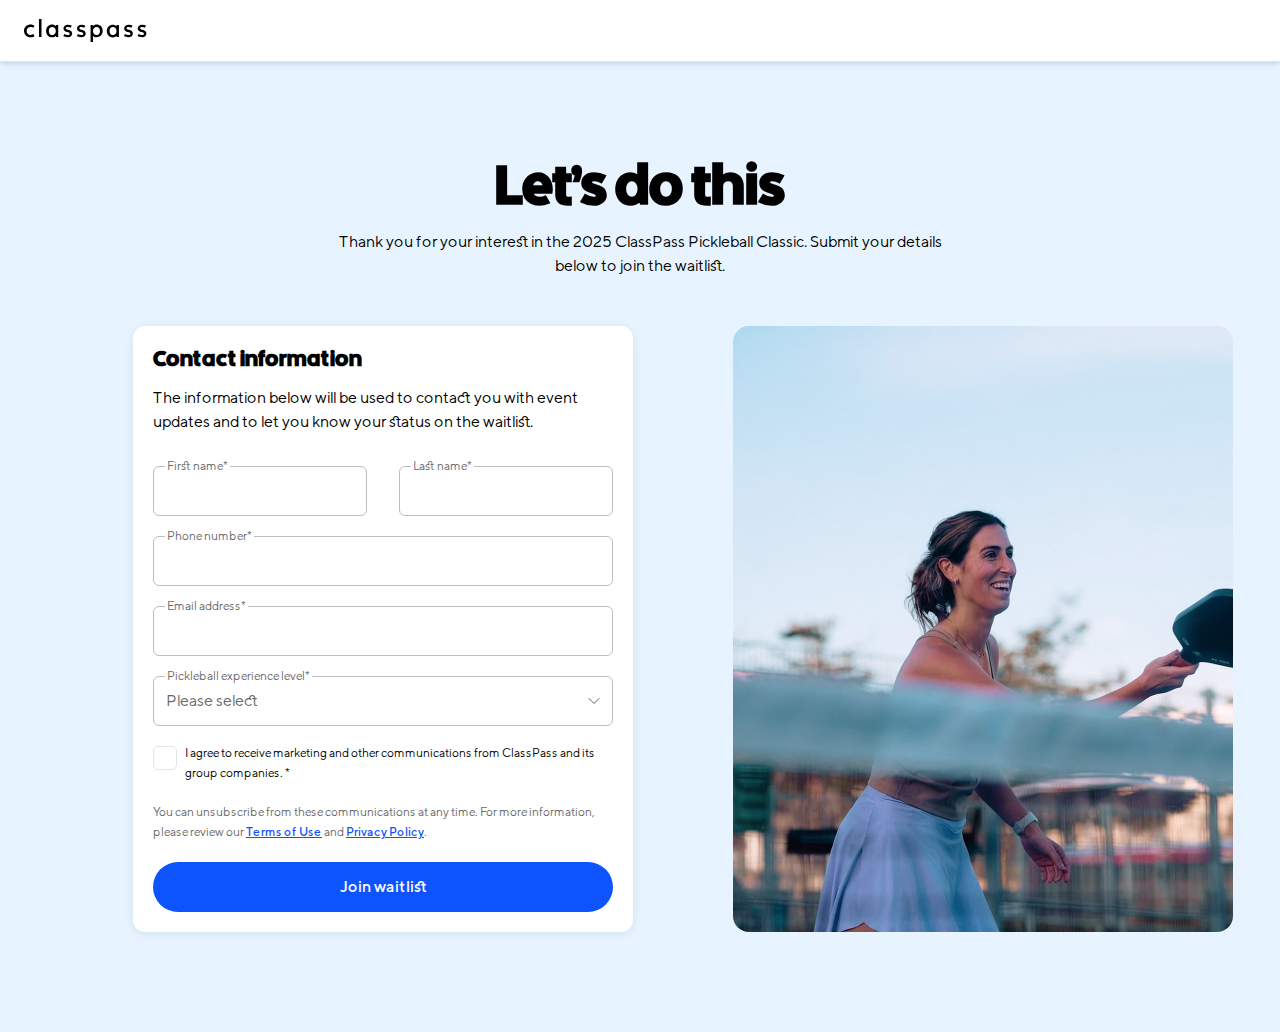
==== src/pages/sign-up.html @ 40c5b89d "feat: add signup page" ====
<!DOCTYPE html>
<html lang="en">
  <head>
    <link
      rel="preload"
      href="../fonts/tt-norms/TTNorms-Regular.woff2"
      as="font"
      type="font/woff2"
      crossorigin
    />
    <link
      rel="preload"
      href="../fonts/circuit/Circuit.woff2"
      as="font"
      type="font/woff2"
      crossorigin
    />
    <meta charset="UTF-8" />
    <meta name="viewport" content="width=device-width, initial-scale=1.0" />
    <title>
      Thank you for signing up for the 2025 ClassPass Pickleball Classic |
      ClassPass
    </title>

    <link rel="stylesheet" href="../styles/main.css" />
  </head>
  <body class="sp section--has-full-vh">
    <!-- Navigation -->
    <header class="menu" data-js="menu">
      <div class="menu-wrapper container">
        <nav class="col-md-12 menu__nav" aria-label="Main Navigation">
          <ul class="menu__logo no-list">
            <li class="menu-logo__mobile">
              <a href="/">
                <img
                  src="../images/icon-logo-classpass.svg"
                  alt="Icon of the Classpass Logo"
                />
              </a>
            </li>

            <li class="menu-logo__desktop">
              <a href="/">
                <img
                  src="../images/logo-classpass.svg"
                  alt="Icon of the Classpass Logo"
                />
              </a>
            </li>
          </ul>
        </nav>
      </div>
    </header>

    <main class="sp__main">
      <section class="sp__hero container section text-center flow">
        <h1 class="col-md-12 page-title">Let’s do this</h1>

        <p class="col-md-12">
          Thank you for your interest in the 2025 ClassPass Pickleball Classic.
          Submit your details below to join the waitlist.
        </p>
      </section>

      <section class="sp-form container" aria-labelledby="form-heading">
        <div class="col-md-6 sp-form-wrapper card--has-bg card--has-shadow">
          <header class="sp-form__header flow">
            <h2 id="form-description" id="form-heading" class="sp-form__title">
              Contact information
            </h2>

            <p>
              The information below will be used to contact you with event
              updates and to let you know your status on the waitlist.
            </p>
          </header>

          <form
            class="form sp__form"
            action="./thank-you.html"
            aria-labelledby="form-heading"
            aria-describedby="form-description"
          >
            <fieldset class="fieldset--has-2-coluns">
              <div class="form-field">
                <label class="float-label" for="first-name"
                  >First name<span class="form__required-symbol">*</span>
                  <span class="sr-only">(Required)</span></label
                >
                <input
                  type="text"
                  name="first-name"
                  id="first-name"
                  required
                  aria-required="true"
                  autocomplete="given-name"
                />
              </div>

              <div class="form-field">
                <label class="float-label" for="last-name"
                  >Last name<span class="form__required-symbol">*</span>
                  <span class="sr-only">(Required)</span></label
                >
                <input
                  type="text"
                  name="last-name"
                  id="last-name"
                  required
                  aria-required="true"
                  autocomplete="family-name"
                />
              </div>
            </fieldset>

            <fieldset>
              <div class="form-field">
                <label class="float-label" for="phone"
                  >Phone number<span class="form__required-symbol">*</span>
                  <span class="sr-only">(Required)</span></label
                >
                <input
                  type="tel"
                  id="phone"
                  name="phone"
                  required
                  aria-required="true"
                  autocomplete="tel"
                />
              </div>
            </fieldset>

            <fieldset>
              <div class="form-field">
                <label class="float-label" for="email"
                  >Email address<span class="form__required-symbol">*</span>
                  <span class="sr-only">(Required)</span></label
                >
                <input
                  type="email"
                  name="email"
                  id="email"
                  required
                  aria-required="true"
                  autocomplete="email"
                  pattern="[a-z0-9._%+-]+@[a-z0-9.-]+\.[a-z]{2,}$"
                />
              </div>
            </fieldset>

            <fieldset>
              <div class="form-field">
                <label class="float-label" for="experience-level"
                  >Pickleball experience level<span
                    class="form__required-symbol"
                    >*</span
                  >
                  <span class="sr-only">(Required)</span></label
                >
                <select
                  id="experience-level"
                  name="experience-level"
                  required
                  aria-required="true"
                >
                  <option value="" selected disabled>Please select</option>
                  <option value="novice">Novice</option>
                  <option value="beginner">Beginner</option>
                  <option value="intermediate">Intermediate</option>
                  <option value="advanced">Advanced</option>
                </select>
              </div>
            </fieldset>

            <fieldset class="fieldset--is-checkbox">
              <div class="form-field">
                <input
                  type="checkbox"
                  id="terms-agreement"
                  name="terms-agreement"
                  required
                  aria-required="true"
                />
                <label for="terms-agreement">
                  <p>
                    I agree to receive marketing and other communications from
                    ClassPass and its group companies.
                    <span class="required" aria-hidden="true">*</span>
                    <span class="sr-only">(Required)</span>
                  </p>
                </label>
              </div>
            </fieldset>

            <div class="form__legal">
              You can unsubscribe from these communications at any time. For
              more information, please review our
              <a
                href="https://classpass.com/terms/bra"
                target="_blank"
                rel="noopener noreferrer"
                >Terms of Use</a
              >
              and
              <a
                href="https://classpass.com/privacy/bra"
                target="_blank"
                rel="noopener noreferrer"
                >Privacy Policy</a
              >.
            </div>

            <div class="form__actions">
              <button
                type="submit"
                class="btn btn-primary btn--is-full"
                aria-label="Join Pickleball Classic Waitlist"
              >
                Join waitlist
              </button>
            </div>
          </form>
        </div>

        <aside class="col-md-6 sp-form__aside">
          <figure class="sp-form-aside__figure">
            <img
              src="../images/sign-up-hero.jpg"
              alt="A woman playing pickleball on an outdoor court during daytime. She is wearing a light blue sports skirt and a matching top, holding a black pickleball paddle in her right hand while smiling. The net is in the foreground, slightly blurred, and the background features a clear blue sky, metal fences, and urban buildings."
            />
          </figure>
        </aside>
      </section>
    </main>

    <script src="../js/dropdown.js"></script>
  </body>
</html>
---- src/styles/main.css ----
@import url('./settings/_variables.css');
@import url('./settings/_fonts.css');

@import url('./tools/_utilities.css');

@import url('./generic/_reset.css');

@import url('./elements/_base.css');
@import url('./elements/_typography.css');
@import url('./elements/_buttons.css');
@import url('./elements/_form.css');

@import url('./objects/_grid.css');

@import url('./components/_navigation.css');
@import url('./components/_logo-picker.css');
@import url('./components/_card.css');
@import url('./components/_tab.css');

@import url('./pages/_sign-up.css');
@import url('./pages/_home.css');
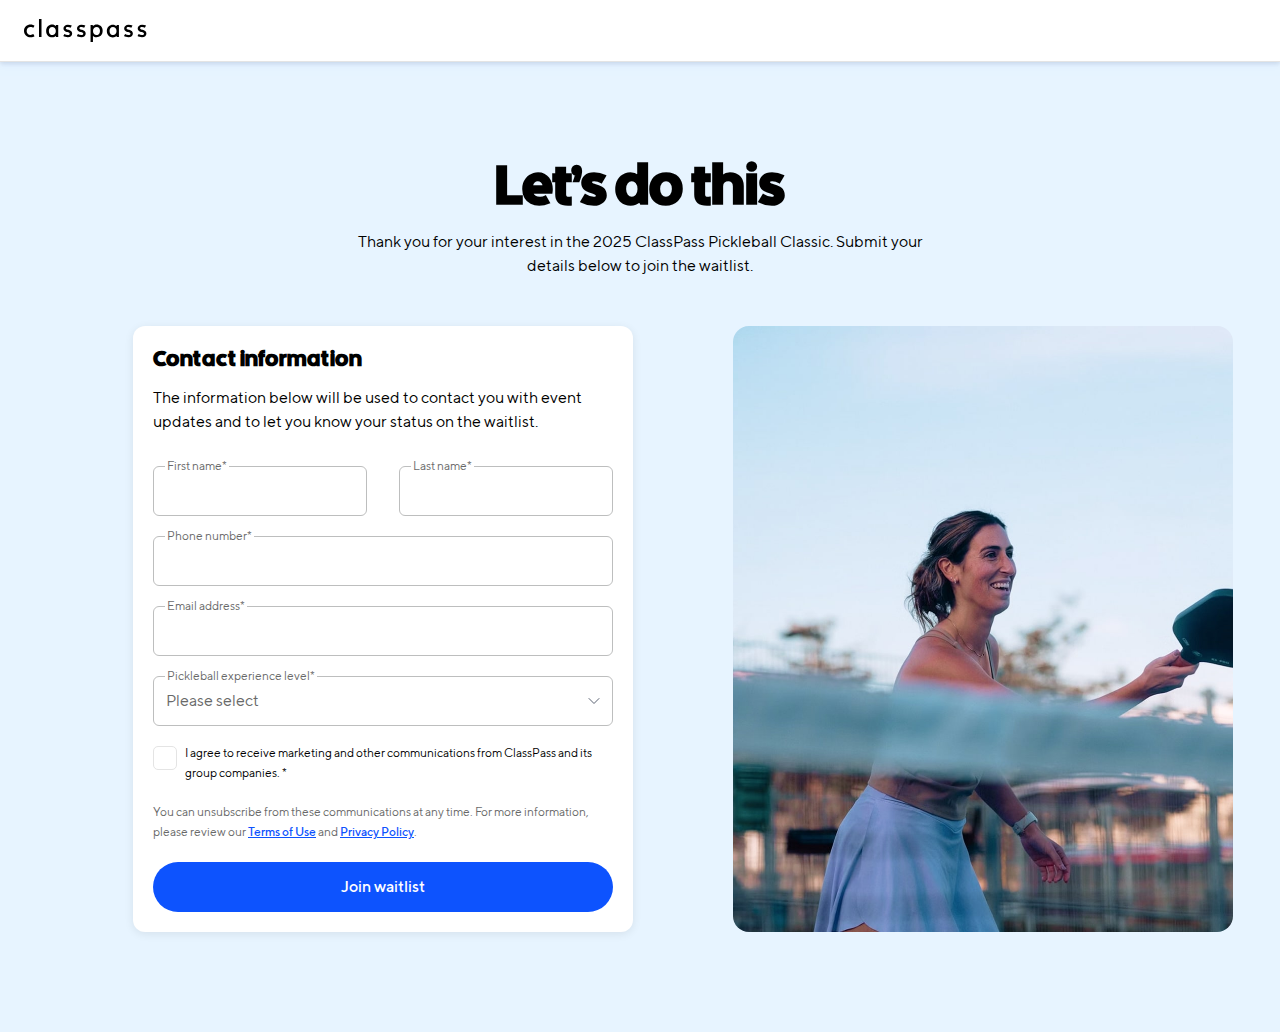
==== commit b471010b: "fix: add title, meta tags, featured image and favicon on pages" ====
--- a/src/pages/sign-up.html
+++ b/src/pages/sign-up.html
@@ -17,15 +17,76 @@
     />
     <meta charset="UTF-8" />
     <meta name="viewport" content="width=device-width, initial-scale=1.0" />
-    <title>
-      Thank you for signing up for the 2025 ClassPass Pickleball Classic |
-      ClassPass
-    </title>
-
+    <title>Sign up for the 2025 ClassPass Pickleball Classic | ClassPass</title>
+    <link
+      rel="apple-touch-icon"
+      sizes="180x180"
+      href="../images/favicon/apple-touch-icon.png"
+    />
+    <link
+      rel="icon"
+      type="image/png"
+      sizes="32x32"
+      href="../images/favicon/favicon-32x32.png"
+    />
+    <link
+      rel="icon"
+      type="image/png"
+      sizes="16x16"
+      href="../images/favicon/favicon-16x16.png"
+    />
+    <meta
+      name="title"
+      content="Sign up for the 2025 ClassPass Pickleball Classic |
+      ClassPass"
+    />
+    <meta
+      name="description"
+      content="Sign up for the 2025 ClassPass Pickleball Classic. Submit your information and join the waitlist."
+    />
+
+    <meta property="og:type" content="website" />
+    <meta
+      property="og:url"
+      content="https://classpass-pickleball.netlify.app/"
+    />
+    <meta
+      property="og:title"
+      content="Sign up for the 2025 ClassPass Pickleball Classic |
+      ClassPass"
+    />
+    <meta
+      property="og:description"
+      content="Sign up for the 2025 ClassPass Pickleball Classic. Submit your information and join the waitlist."
+    />
+    <meta
+      property="og:image"
+      content="https://naw1dj0v1p.ufs.sh/f/LypXnWISCsrVS88h30yad7EnB8gejXNCHtwIPyiR1Ga5lYQ6"
+    />
+
+    <meta property="twitter:card" content="summary_large_image" />
+    <meta
+      property="twitter:url"
+      content="https://classpass-pickleball.netlify.app/"
+    />
+    <meta
+      property="twitter:title"
+      content="Sign up for the 2025 ClassPass Pickleball Classic |
+      ClassPass"
+    />
+    <meta
+      property="twitter:description"
+      content="Sign up for the 2025 ClassPass Pickleball Classic. Submit your information and join the waitlist."
+    />
+    <meta
+      property="twitter:image"
+      content="https://naw1dj0v1p.ufs.sh/f/LypXnWISCsrVS88h30yad7EnB8gejXNCHtwIPyiR1Ga5lYQ6"
+    />
+
+    <link rel="manifest" href="./site.webmanifest" />
     <link rel="stylesheet" href="../styles/main.css" />
   </head>
   <body class="sp section--has-full-vh">
-    <!-- Navigation -->
     <header class="menu" data-js="menu">
       <div class="menu-wrapper container">
         <nav class="col-md-12 menu__nav" aria-label="Main Navigation">
--- a/src/styles/main.css
+++ b/src/styles/main.css
@@ -16,6 +16,7 @@
 @import url('./components/_logo-picker.css');
 @import url('./components/_card.css');
 @import url('./components/_tab.css');
+@import url('./components/_carousel.css');
 
 @import url('./pages/_sign-up.css');
 @import url('./pages/_home.css');
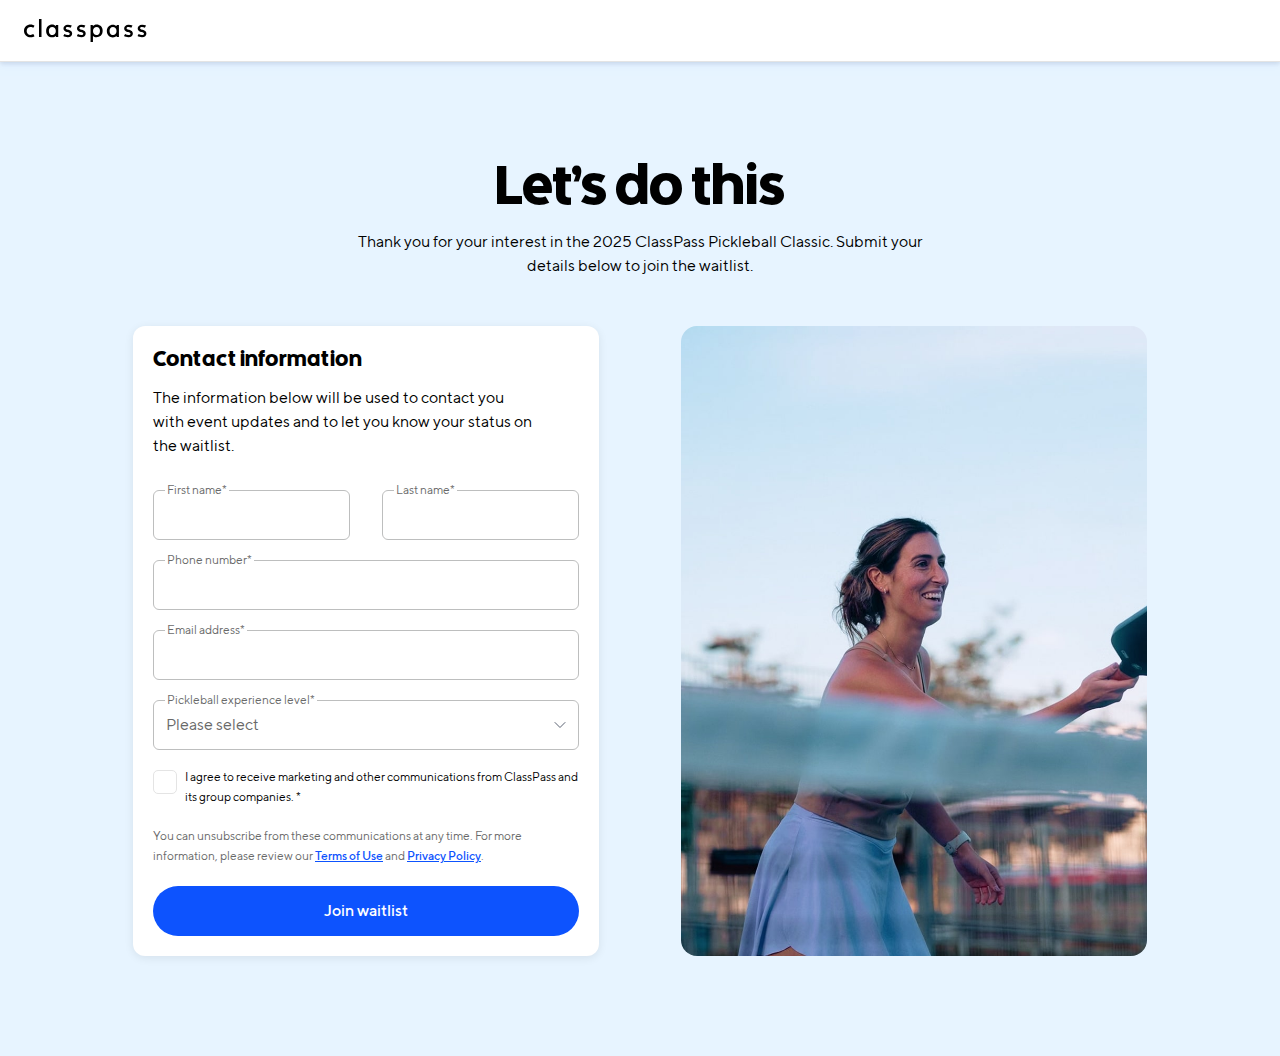
==== commit a8034a00: "fix: wrong path and grid on signup page" ====
--- a/src/pages/sign-up.html
+++ b/src/pages/sign-up.html
@@ -83,7 +83,7 @@
       content="https://naw1dj0v1p.ufs.sh/f/LypXnWISCsrVS88h30yad7EnB8gejXNCHtwIPyiR1Ga5lYQ6"
     />
 
-    <link rel="manifest" href="./site.webmanifest" />
+    <link rel="manifest" href="../site.webmanifest" />
     <link rel="stylesheet" href="../styles/main.css" />
   </head>
   <body class="sp section--has-full-vh">
